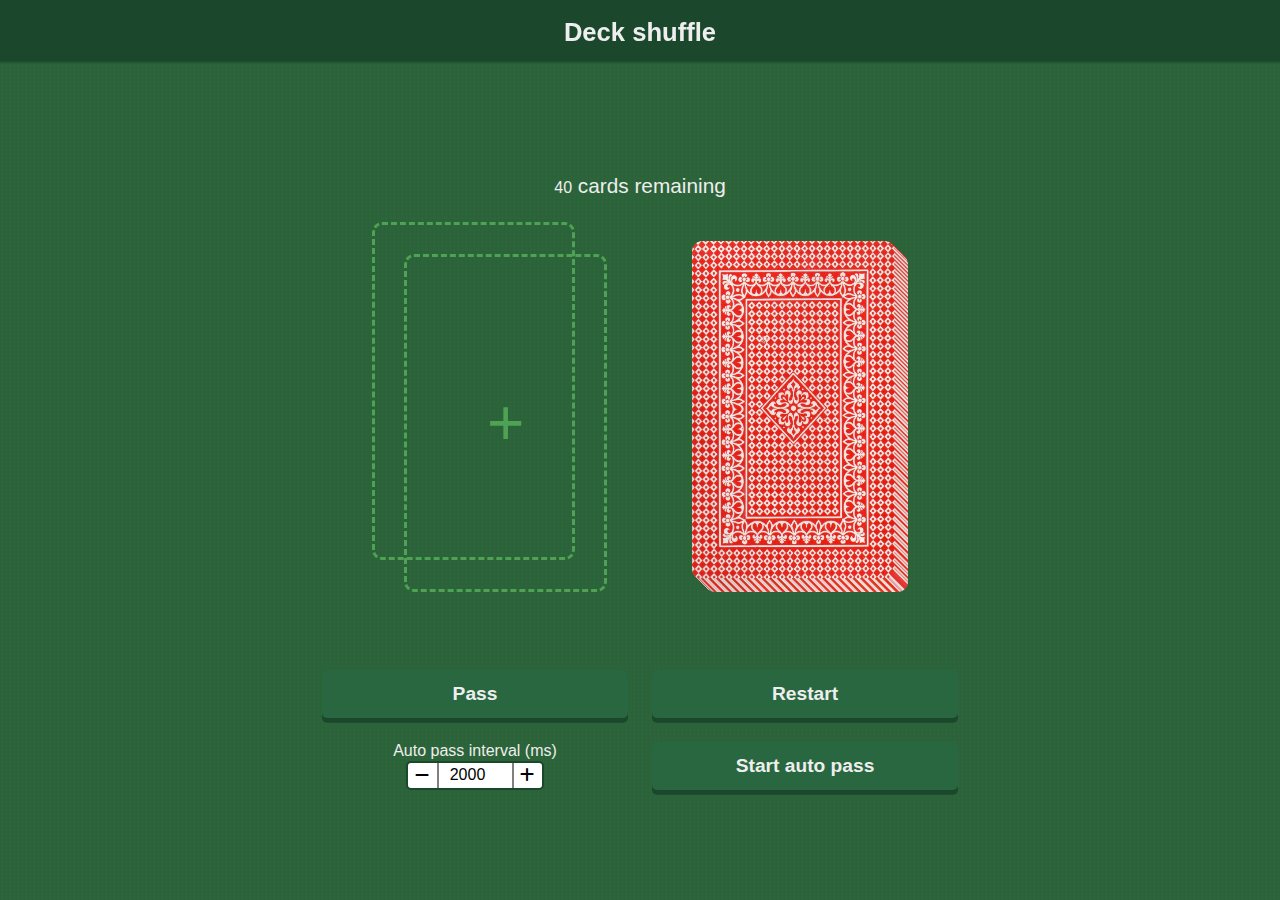
==== index.html @ 4bb10ffa "feat(autopass interval): implemented autopass interval modification with an input" ====
<!DOCTYPE html>
<html lang="en">

<head>
    <meta charset="UTF-8">
    <meta name="viewport"
        content="width=device-width, initial-scale=1.0">
    <title>Deck shuffle</title>
    <link rel="stylesheet" href="styles/index.css">
    <link rel="stylesheet"
        href="https://cdnjs.cloudflare.com/ajax/libs/font-awesome/6.4.0/css/all.min.css" />
</head>

<body class="green-background-pattern">
    <header>
        <h1>Deck shuffle</h1>
    </header>

    <main id="main">
        <section id="deck-section">
            <div id="remaining-cards-counter">
                <span id="remaining-cards-counter-number">40</span>
                cards remaining
            </div>
            <div id="decks-container">
                <div id="showed-cards">
                    <div class="card-container">
                        <img id="previous-card" src=""
                            alt="previous-card">
                    </div>
                    <div class="card-container">
                        <img id="current-card" src=""
                            alt="current-card">
                    </div>
                </div>
                <div id="remaining-deck">
                </div>
            </div>
        </section>

        <section class="buttons-container">
            <button id="pass-button" class="action-button">
                Pass
            </button>
            <button id="restart-button" class="action-button">
                Restart
            </button>
            <div id="auto-pass-interval">
                <label for="auto-pass-interval">Auto pass interval
                    (ms)</label>
                <div class="auto-pass-input-container">
                  <button
                    type="button"
                    class="minus-button transition hover:opacity-75"
                  >
                    <i class="fa-solid fa-minus"></i>
                  </button>
                  <input type="number" id="auto-pass-interval-input"
                    value="2000" step="500" min="2000" max="5000"
                    oninput="this.value = Math.round(this.value / 500) * 500"
                    >
              
                  <button
                    type="button"
                    class="plus-button w-10 h-10 leading-10 text-gray-600 transition hover:opacity-75"
                  >
                  <i class="fa-solid fa-plus"></i>
                  </button>
                </div>
              </div>

            <button id="auto-pass-button" class="action-button">
                Start auto pass
            </button>
        </section>
    </main>
    <script src="./scripts/index.js" type="module"></script>
</body>

</html>
---- styles/index.css ----
* {
  margin: 0;
  padding: 0;
  box-sizing: border-box;
  font-family: "Lucida Sans", "Lucida Sans Regular", "Lucida Grande",
    "Lucida Sans Unicode", Geneva, Verdana, sans-serif;
  font-size: 16px;
}

:root {
  --card-base-width: 135px;
  --card-base-height: 225px;

  --card-scale: 1.2;
  --card-width: calc(var(--card-base-width) * var(--card-scale));
  --card-height: calc(var(--card-base-height) * var(--card-scale));

  --palette-dark-green: #1b472c;
  --palette-green: #286740;
  --palette-light-green: #4ea155;
  --palette-white: #eee;

  --primary-color: var(--palette-green);
  --dark-primary-color: var(--palette-dark-green);
  --light-primary-color: var(--palette-light-green);

  --color-text: var(--palette-white);
  --color-shadow: #1f1f1fa8;
  --color-bg-header: var(--dark-primary-color);
  --color-bg-button: var(--primary-color);
  --color-shadow-buttton: var(--dark-primary-color);
  --color-card-container: var(--light-primary-color);
}

/*==================================SCROLL-BAR=====================================*/
/*#region*/
* {
  scrollbar-width: auto;
  scrollbar-color: var(--light-primary-color) rgb(0, 0, 0, 0);
}

*::-webkit-scrollbar {
  width: 8px;
  height: 8px;
}

*::-webkit-scrollbar-track {
  background: inherit;
}

*::-webkit-scrollbar-thumb {
  background-color: var(--light-primary-color);
  border-radius: 4px;
}
/*#endregion*/

.green-background-pattern {
  background-color: #30633d;
  background-image: linear-gradient(135deg, #276536 25%, transparent 25%),
    linear-gradient(225deg, #276536 25%, transparent 25%),
    linear-gradient(45deg, #276536 25%, transparent 25%),
    linear-gradient(315deg, #276536 25%, #30633d 25%);
  background-position: 4px 0, 4px 0, 0 0, 0 0;
  background-size: 4px 4px;
  background-repeat: repeat;
}

body {
  position: relative;

  min-height: 100dvh;
  width: 100%;
  display: flex;
  flex-direction: column;
  justify-content: center;
  align-items: center;
}

header {
  position: fixed;
  top: 0;
  left: 0;

  width: 100%;
  height: 4rem;

  display: flex;
  justify-content: center;
  align-items: center;
  align-content: center;

  /* Fondo degradado desde el color de shadow a trasparente, con degradado por porcentaje*/
  background: linear-gradient(
    to bottom,
    var(--color-bg-header) 95%,
    transparent 100%
  );
}

header > h1 {
  font-size: 1.6rem;
  font-weight: 700;
  color: var(--color-text);
}

#main {
  margin-top: 4rem;
  min-height: calc(100dvh - 4rem);
  max-width: 700px;
  width: 100%;

  display: flex;
  flex-direction: column;
  justify-content: space-evenly;
  align-items: center;

  padding: 2rem 2rem;
}

.action-button {
  position: relative;
  display: block;

  width: 100%;
  height: 3rem;

  border: none;
  border-radius: 5px;
  background-color: var(--color-bg-button);

  padding: 0.3rem 0.5rem;

  box-shadow: #1b472c 0 0.3rem 0 0;

  color: var(--color-text);
  font-size: 1.2rem;
  font-weight: 700;
  cursor: pointer;

  transition: all 0.1s ease-in-out;
}

.action-button:active {
  transform: translateY(0.3rem);
  box-shadow: var(--color-shadow-buttton) 0 0 0 0;
}

.buttons-container {
  width: 100%;
  display: grid;
  grid-template-columns: 1fr 1fr;
  gap: 1.5rem;
}

#deck-section {
  width: 100%;

  display: flex;
  flex-direction: column;
  justify-content: space-between;
  align-items: center;

  gap: 1.5rem;
}

#remaining-cards-counter {
  width: 100%;

  color: var(--color-text);
  font-size: 1.3rem;
  font-weight: 400;

  text-align: center;
}

#decks-container {
  width: 100%;

  display: flex;
  justify-content: space-evenly;
  align-items: center;
  gap: 1rem;
}

#showed-cards {
  position: relative;
  width: calc(var(--card-width) + 2rem);
  height: calc(var(--card-height) + 2rem);
}

#showed-cards > .card-container:first-child {
  position: absolute;
  top: 0;
  left: 0;
  z-index: 1;
}

#showed-cards > .card-container:nth-child(2) {
  position: absolute;
  top: 2rem;
  left: 2rem;
  z-index: 2;
}

#showed-cards > .card-container:nth-child(2)::before {
  content: "+";
  position: absolute;
  top: 50%;
  left: 50%;
  transform: translate(-50%, -50%);
  font-size: 4rem;
  color: var(--color-card-container);
}

.card-container {
  position: relative;

  width: var(--card-width);
  height: var(--card-height);

  border-radius: 10px;
  border: 3px dashed var(--color-card-container);
}

.card-container > img {
  position: absolute;
  top: 0;
  left: 0;

  width: 100%;
  height: 100%;

  border-radius: 10px;
  object-fit: cover;

  opacity: 0;

  z-index: 5;
}

#remaining-deck {
  position: relative;
  width: calc(var(--card-width) + 2rem);
  height: calc(var(--card-height) + 2rem);
  display: flex;
  justify-content: center;
}

#remaining-deck > img {
  position: absolute;
  bottom: 0;
  right: 0;
  z-index: 1;

  width: var(--card-width);
  height: var(--card-height);

  border-radius: 10px;
}



#auto-pass-interval {
  display: flex;
  flex-direction: column;
  justify-content: space-between;
  align-items: center;

  color: var(--color-text);
}

#auto-pass-interval > .auto-pass-input-container {
    height: 1.8rem;
    display: grid;
    grid-template-columns: 1.8rem 1fr 1.8rem;

    border: 2px solid var(--dark-primary-color);
    border-radius: 5px;
    background-color: white;
}

#auto-pass-interval > .auto-pass-input-container > button {
    height: 100%;
    width: 100%;

    display: flex;
    justify-content: center;
    align-items: center;

    font-size: 0.8rem;

    border: none;
    background: transparent;

    transition: all .5s;
}

#auto-pass-interval > .auto-pass-input-container > button:hover {
    opacity: 0.75;
}

#auto-pass-interval > .auto-pass-input-container > input {
    height: 100%;
    width: 100%;

    border: none;
    border-left: 2px solid grey;
    border-right: 2px solid grey;
    background: transparent;

    text-align: center;
}



/* Mediascreen mobile */
@media screen and (max-width: 500px) {
  :root {
    --card-scale: 1;
  }

  #decks-container {
    flex-wrap: nowrap;
    flex-direction: column;
  }

  #remaining-deck {
    height: calc(var(--card-width) + 2rem);
    transform: rotateZ(90deg) translateY(2rem) translateX(-1rem);
    transform-origin: center;
  }
}

/* Mediascreen desktop */
@media only screen and (min-width: 1024px) {
  :root {
    --card-scale: 1.5;
  }
}
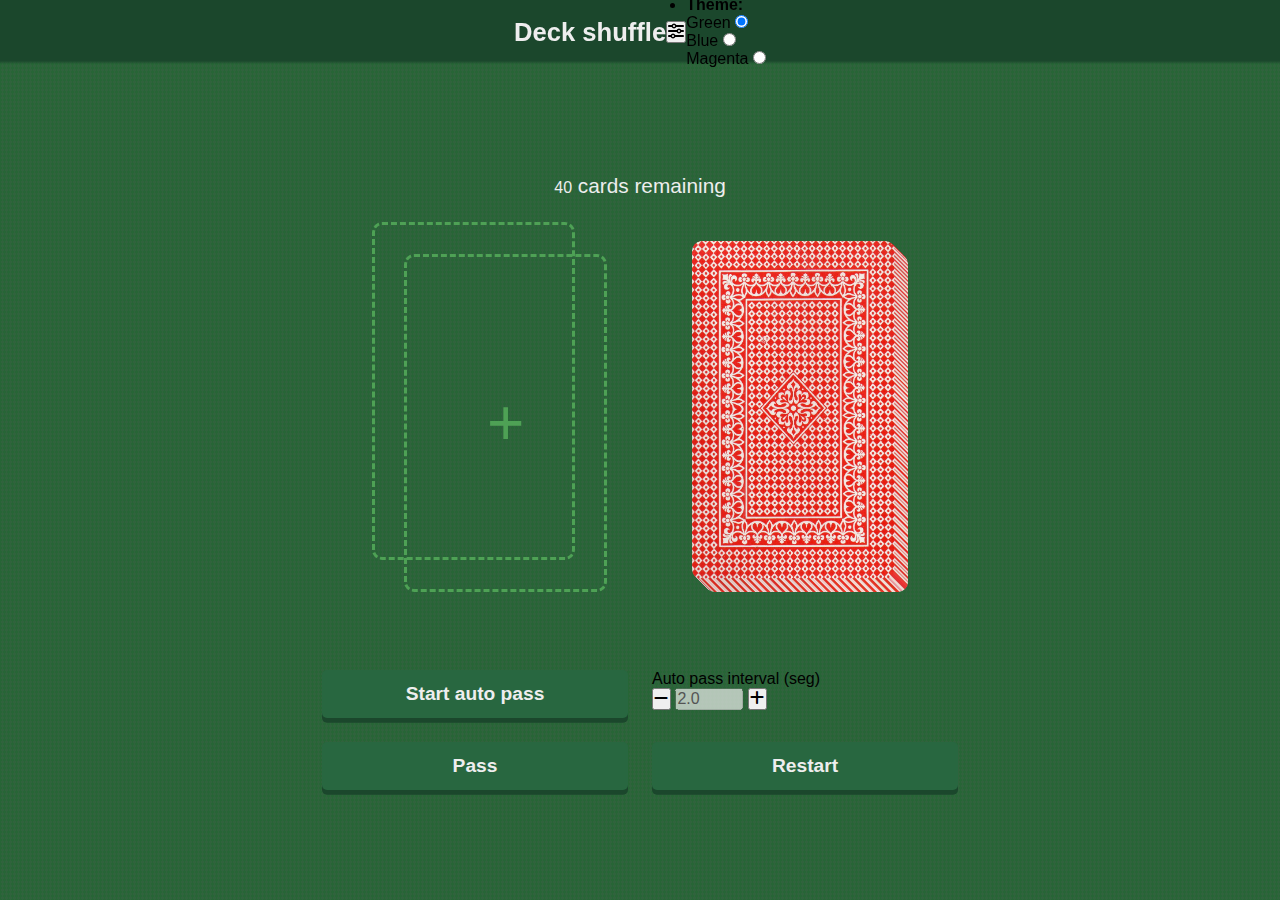
==== commit 54260422: "feat (theme options): created theme menu option to change between colors" ====
--- a/index.html
+++ b/index.html
@@ -14,6 +14,29 @@
 <body class="green-background-pattern">
     <header>
         <h1>Deck shuffle</h1>
+        <button id="menu-button">
+            <i class="fa-solid fa-sliders"></i>
+        </button>
+        <aside id="options-menu">
+            <ul>
+                <li class="menu-option">
+                    <h3>Theme:</h3>
+                    <form id="color-theme-selector">
+                        <div class="color-theme-option">
+                            <label for="color-theme-green">Green</label>
+                            <input id="color-theme-green" type="radio" name="theme" value="green" checked>
+                        </div>
+                        <div class="color-theme-option">
+                            <label for="color-theme-blue">Blue</label>
+                            <input id="color-theme-blue" type="radio" name="theme" value="blue">
+                        </div>
+                        <div class="color-theme-option">
+                            <label for="color-theme-magenta">Magenta</label>
+                            <input id="color-theme-magenta" type="radio" name="theme" value="magenta">
+                    </form>
+                </li>
+            </ul>
+        </aside>
     </header>
 
     <main id="main">
@@ -39,15 +62,12 @@
         </section>
 
         <section class="buttons-container">
-            <button id="pass-button" class="action-button">
-                Pass
+            <button id="auto-pass-button" class="action-button">
+                Start auto pass
             </button>
-            <button id="restart-button" class="action-button">
-                Restart
-            </button>
-            <div id="auto-pass-interval">
-                <label for="auto-pass-interval">Auto pass interval
-                    (ms)</label>
+            <div id="auto-pass-interval-selector">
+                <label for="auto-pass-interval-input">Auto pass interval
+                    (seg)</label>
                 <div class="auto-pass-input-container">
                   <button
                     type="button"
@@ -56,8 +76,9 @@
                     <i class="fa-solid fa-minus"></i>
                   </button>
                   <input type="number" id="auto-pass-interval-input"
-                    value="2000" step="500" min="2000" max="5000"
-                    oninput="this.value = Math.round(this.value / 500) * 500"
+                    value="2.0" step="0.5" min="2.0" max="5.0"
+                    oninput="this.value = Math.round(this.value*10 / 5)/2"
+                    disabled
                     >
               
                   <button
@@ -68,10 +89,16 @@
                   </button>
                 </div>
               </div>
+              <button id="pass-button" class="action-button">
+                Pass
+            </button>
+            <button id="restart-button" class="action-button">
+                Restart
+            </button>
+            
+            
 
-            <button id="auto-pass-button" class="action-button">
-                Start auto pass
-            </button>
+            
         </section>
     </main>
     <script src="./scripts/index.js" type="module"></script>
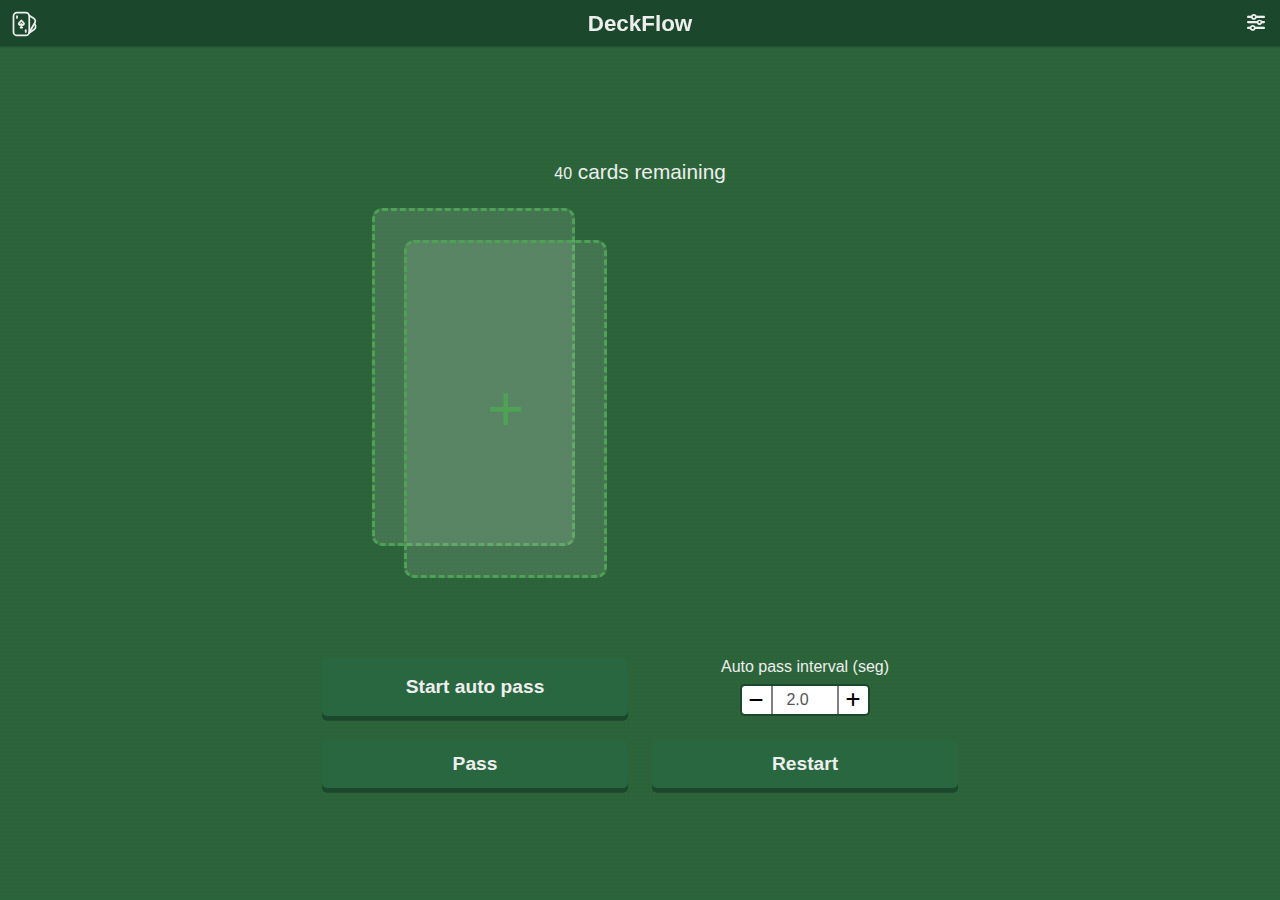
==== commit f1745595: "Relocated index.html file" ====
--- a/index.html
+++ b/index.html
@@ -5,39 +5,81 @@
     <meta charset="UTF-8">
     <meta name="viewport"
         content="width=device-width, initial-scale=1.0">
-    <title>Deck shuffle</title>
-    <link rel="stylesheet" href="styles/index.css">
+    <title>DeckFlow</title>
+    <link rel="icon" href="./src/assets/cards-icon.svg">
+    <link rel="stylesheet" href="./src/styles/index.css">
     <link rel="stylesheet"
         href="https://cdnjs.cloudflare.com/ajax/libs/font-awesome/6.4.0/css/all.min.css" />
 </head>
 
 <body class="green-background-pattern">
     <header>
-        <h1>Deck shuffle</h1>
+        <button id="previous-cards-button">
+            <img src="./src/assets/cards-icon.svg" alt="cards icon">
+        </button>
+        <h1>DeckFlow</h1>
         <button id="menu-button">
             <i class="fa-solid fa-sliders"></i>
         </button>
-        <aside id="options-menu">
-            <ul>
-                <li class="menu-option">
-                    <h3>Theme:</h3>
-                    <form id="color-theme-selector">
-                        <div class="color-theme-option">
-                            <label for="color-theme-green">Green</label>
-                            <input id="color-theme-green" type="radio" name="theme" value="green" checked>
-                        </div>
-                        <div class="color-theme-option">
-                            <label for="color-theme-blue">Blue</label>
-                            <input id="color-theme-blue" type="radio" name="theme" value="blue">
-                        </div>
-                        <div class="color-theme-option">
-                            <label for="color-theme-magenta">Magenta</label>
-                            <input id="color-theme-magenta" type="radio" name="theme" value="magenta">
-                    </form>
-                </li>
-            </ul>
-        </aside>
+
     </header>
+    <aside id="previous-cards-aside">
+        <h2>Previous cards showed</h2>
+        <ul id="previous-cards-list">
+        </ul>
+    </aside>
+    <aside id="options-menu">
+        <ul>
+            <li class="menu-option">
+                <h3>Language: </h3>
+                <select id="language-selector" class="selector-input">
+                    <option value="es" selected>Español</option>
+                    <option value="en">English</option>
+                </select>
+            </li>
+            <li class="menu-option">
+                <h3>Deck type: </h3>
+                <select id="deck-selector" class="selector-input">
+                    <option value="spanish" selected>Spanish</option>
+                    <option value="poker40">Poker 40 cards</option>
+                    <option value="poker52">Poker 52 cards</option>
+                    <option value="poker40joker">Poker 40 cards with
+                        jokers</option>
+                    <option value="poker52joker">Poker 52 cards with
+                        jokers</option>
+                </select>
+            </li>
+            <li class="menu-option">
+                <h3>Theme:</h3>
+                <form id="color-theme-selector">
+                    <div class="color-theme-option">
+                        <label for="color-theme-green">Green</label>
+                        <input id="color-theme-green" type="radio"
+                            name="theme" value="green" checked>
+                    </div>
+                    <div class="color-theme-option">
+                        <label for="color-theme-blue">Blue</label>
+                        <input id="color-theme-blue" type="radio"
+                            name="theme" value="blue">
+                    </div>
+                    <div class="color-theme-option">
+                        <label
+                            for="color-theme-magenta">Magenta</label>
+                        <input id="color-theme-magenta" type="radio"
+                            name="theme" value="magenta">
+                </form>
+            </li>
+            <li class="menu-option">
+                <h3>Voice speech:</h3>
+                <div id="voice-speech-input-container">
+                    <label>Disabled</label>
+                    <input type="checkbox" id="voice-speech-input"
+                        class="rounded-slider-checkbox">
+                    <label>Enabled</label>
+                </div>
+            </li>
+        </ul>
+    </aside>
 
     <main id="main">
         <section id="deck-section">
@@ -66,42 +108,34 @@
                 Start auto pass
             </button>
             <div id="auto-pass-interval-selector">
-                <label for="auto-pass-interval-input">Auto pass interval
+                <label for="auto-pass-interval-input">Auto pass
+                    interval
                     (seg)</label>
                 <div class="auto-pass-input-container">
-                  <button
-                    type="button"
-                    class="minus-button transition hover:opacity-75"
-                  >
-                    <i class="fa-solid fa-minus"></i>
-                  </button>
-                  <input type="number" id="auto-pass-interval-input"
-                    value="2.0" step="0.5" min="2.0" max="5.0"
-                    oninput="this.value = Math.round(this.value*10 / 5)/2"
-                    disabled
-                    >
-              
-                  <button
-                    type="button"
-                    class="plus-button w-10 h-10 leading-10 text-gray-600 transition hover:opacity-75"
-                  >
-                  <i class="fa-solid fa-plus"></i>
-                  </button>
+                    <button type="button"
+                        class="minus-button transition hover:opacity-75">
+                        <i class="fa-solid fa-minus"></i>
+                    </button>
+                    <input type="number" id="auto-pass-interval-input"
+                        value="2.0" step="0.5" min="2.0" max="5.0"
+                        oninput="this.value = Math.round(this.value*10 / 5)/2"
+                        disabled>
+
+                    <button type="button"
+                        class="plus-button w-10 h-10 leading-10 text-gray-600 transition hover:opacity-75">
+                        <i class="fa-solid fa-plus"></i>
+                    </button>
                 </div>
-              </div>
-              <button id="pass-button" class="action-button">
+            </div>
+            <button id="pass-button" class="action-button">
                 Pass
             </button>
             <button id="restart-button" class="action-button">
                 Restart
             </button>
-            
-            
-
-            
         </section>
     </main>
-    <script src="./scripts/index.js" type="module"></script>
+    <script src="./src/scripts/index.js" type="module"></script>
 </body>
 
 </html>--- a/src/styles/index.css
+++ b/src/styles/index.css
@@ -0,0 +1,682 @@
+* {
+  margin: 0;
+  padding: 0;
+  box-sizing: border-box;
+  font-family: "Lucida Sans", "Lucida Sans Regular", "Lucida Grande",
+    "Lucida Sans Unicode", Geneva, Verdana, sans-serif;
+  font-size: 16px;
+}
+
+:root {
+  --card-base-width: 135px;
+  --card-base-height: 225px;
+  --header-height: 3rem;
+
+  --card-scale: 1.2;
+  --card-width: calc(var(--card-base-width) * var(--card-scale));
+  --card-height: calc(var(--card-base-height) * var(--card-scale));
+
+  --palette-dark-green: #1b472c;
+  --palette-green: #286740;
+  --palette-light-green: #4ea155;
+  --palette-dark-blue: #1e365a;
+  --palette-blue: #2b65a8;
+  --palette-light-blue: #5481d6;
+  --palette-dark-magenta: #66213d;
+  --palette-magenta: #a62f5c;
+  --palette-light-magenta: #de3375;
+
+  --palette-white: #eee;
+  --palette-white-transparency: #eeeeee20;
+
+  --primary-color: var(--palette-green);
+  --dark-primary-color: var(--palette-dark-green);
+  --light-primary-color: var(--palette-light-green);
+
+  --color-text: var(--palette-white);
+  --color-shadow: #1f1f1fa8;
+  --color-bg-header: var(--dark-primary-color);
+  --color-bg-button: var(--primary-color);
+  --color-shadow-buttton: var(--dark-primary-color);
+  --color-card-container: var(--light-primary-color);
+}
+
+body {
+  position: relative;
+
+  min-height: 100dvh;
+  width: 100%;
+  display: flex;
+  flex-direction: column;
+  justify-content: center;
+  align-items: center;
+
+  overflow-x: hidden;
+}
+
+aside {
+  position: fixed;
+  top: var(--header-height);
+  width: 19rem;
+  height: calc(100dvh - var(--header-height));
+
+  padding: 1.5rem;
+
+  display: flex;
+  flex-direction: column;
+  align-items: center;
+  gap: 1.5rem;
+
+  background-color: antiquewhite;
+
+  transition: all 0.5s ease-in-out;
+}
+
+/*================================ GENERAL CLASSES =================================*/
+/*#region*/
+:focus {
+  outline: 2px solid var(--light-primary-color);
+  outline-offset: 2px;
+}
+
+.action-button {
+  position: relative;
+  display: block;
+
+  width: 100%;
+  min-height: 3rem;
+
+  border: none;
+  border-radius: 5px;
+  background-color: var(--color-bg-button);
+
+  padding: 0.8rem 1.5rem;
+
+  box-shadow: var(--dark-primary-color) 0 0.3rem 0 0;
+
+  color: var(--color-text);
+  font-size: 1.2rem;
+  font-weight: 700;
+  cursor: pointer;
+
+  transition: all 0.1s ease-in-out;
+}
+
+.action-button:active {
+  background-color: var(--palette-white);
+  color: var(--color-bg-button);
+  transform: translateY(0.3rem);
+  box-shadow: var(--color-shadow-buttton) 0 0 0 0;
+}
+
+.action-button.active {
+  background-color: var(--palette-white);
+  color: var(--color-bg-button);
+  transform: translateY(0.3rem);
+  box-shadow: var(--color-shadow-buttton) 0 0 0 0;
+}
+
+.rounded-slider-checkbox {
+  appearance: none;
+  position: relative;
+  width: 2.5rem;
+  min-width: 2.5rem;
+  height: 1.25rem;
+  background-color: transparent;
+  text-decoration: none;
+  border-radius: 1rem;
+  outline: 2px solid var(--dark-primary-color);
+  outline-offset: 2px;
+  cursor: pointer;
+  transition: all 0.3s;
+}
+
+.rounded-slider-checkbox::before {
+  content: "";
+  position: absolute;
+  width: 1.25rem;
+  height: 1.25rem;
+  background-color: var(--primary-color);
+  border-radius: 50%;
+  top: 0;
+  left: 0;
+  transition: 0.2s;
+}
+
+.rounded-slider-checkbox:checked {
+  background-color: var(--light-primary-color);
+}
+
+.rounded-slider-checkbox:checked::before {
+  left: 1.25rem;
+  /* background-color: yellow; */
+}
+
+.rounded-slider-checkbox:hover {
+  outline: 2px solid var(--light-primary-color);
+  outline-offset: 2px;
+}
+/*#endregion*/
+
+/*================================== SCROLL-BAR ====================================*/
+/*#region*/
+* {
+  scrollbar-width: auto;
+  scrollbar-color: var(--light-primary-color) rgb(0, 0, 0, 0);
+}
+
+*::-webkit-scrollbar {
+  width: 8px;
+  height: 8px;
+}
+
+*::-webkit-scrollbar-track {
+  background: inherit;
+}
+
+*::-webkit-scrollbar-thumb {
+  background-color: var(--light-primary-color);
+  border-radius: 4px;
+}
+/*#endregion*/
+
+/*============================== BACKGROUND PATTERNS ===============================*/
+/*#region*/
+.green-background-pattern {
+  background-color: #30633d;
+  background-image: linear-gradient(135deg, #276536 25%, transparent 25%),
+    linear-gradient(225deg, #276536 25%, transparent 25%),
+    linear-gradient(45deg, #276536 25%, transparent 25%),
+    linear-gradient(315deg, #276536 25%, #30633d 25%);
+  background-position: 4px 0, 4px 0, 0 0, 0 0;
+  background-size: 4px 4px;
+  background-repeat: repeat;
+}
+
+.blue-background-pattern {
+  background-color: #2e538a;
+  background-image: linear-gradient(
+      135deg,
+      rgb(48, 84, 139) 25%,
+      transparent 25%
+    ),
+    linear-gradient(225deg, rgb(48, 84, 139) 25%, transparent 25%),
+    linear-gradient(45deg, rgb(48, 84, 139) 25%, transparent 25%),
+    linear-gradient(315deg, rgb(48, 84, 139) 25%, #2e538a 25%);
+  background-position: 4px 0, 4px 0, 0 0, 0 0;
+  background-size: 4px 4px;
+  background-repeat: repeat;
+}
+
+.magenta-background-pattern {
+  background-color: #86254c;
+  background-image: linear-gradient(135deg, #88274e 25%, transparent 25%),
+    linear-gradient(225deg, #8a274e 25%, transparent 25%),
+    linear-gradient(45deg, #88274e 25%, transparent 25%),
+    linear-gradient(315deg, #88274e 25%, #86254c 25%);
+  background-position: 4px 0, 4px 0, 0 0, 0 0;
+  background-size: 4px 4px;
+  background-repeat: repeat;
+}
+/*#endregion*/
+
+/*============================== PREVIOUS CARDS MENU ===============================*/
+/*#region*/
+#previous-cards-aside {
+  left: 0;
+  transform: translateX(-100%);
+  z-index: 25;
+}
+
+#previous-cards-aside.opened {
+  transform: translateX(0);
+}
+
+#previous-cards-list {
+  width: 100%;
+  display: flex;
+  flex-wrap: wrap;
+  justify-content: space-evenly;
+  align-items: center;
+  gap: 1rem;
+
+  max-height: 100%;
+  overflow-y: scroll;
+}
+
+.small-previous-card {
+  width: calc(var(--card-base-width) / 2);
+  height: calc(var(--card-base-height) / 2);
+  border-radius: 5px;
+}
+
+/*#endregion*/
+
+/*================================== OPTIONS MENU ==================================*/
+/*#region*/
+#options-menu {
+  right: 0;
+  transform: translateX(100%);
+  z-index: 30;
+}
+
+#options-menu.opened {
+  transform: translateX(0);
+}
+
+#options-menu > ul {
+  list-style: none;
+  width: 100%;
+
+  display: flex;
+  flex-direction: column;
+  justify-content: space-evenly;
+  align-items: center;
+  gap: 0.7rem;
+}
+
+.menu-option {
+  width: 100%;
+  display: flex;
+  flex-direction: column;
+  align-items: center;
+  gap: 0.5rem;
+
+  border-bottom: 2px solid lightgray;
+  padding-bottom: 0.7rem;
+}
+
+.menu-option > h3 {
+  width: 100%;
+  font-size: 1.1rem;
+  font-weight: 500;
+}
+
+#color-theme-selector {
+  width: 100%;
+  display: grid;
+  grid-template-columns: 1fr 1fr 1fr;
+  gap: 1rem;
+  place-items: center;
+}
+
+.color-theme-option {
+  position: relative;
+  width: 100%;
+  display: flex;
+  flex-direction: column;
+  align-items: center;
+  gap: 0.3rem;
+}
+
+.color-theme-option > label {
+  position: absolute;
+  top: 50%;
+  left: 50%;
+  transform: translate(-50%, -50%);
+
+  color: var(--color-text);
+  font-size: 0.8rem;
+  font-weight: 600;
+}
+
+.color-theme-option > input {
+  appearance: none;
+  width: 100%;
+  height: 2rem;
+  border: 3px solid var(--palette-white);
+  border-radius: 5px;
+}
+
+.color-theme-option > input:hover {
+  outline: 2px solid var(--light-primary-color);
+  outline-offset: 2px;
+}
+
+.color-theme-option > input:checked {
+  outline: 2px solid var(--primary-color);
+  outline-offset: 2px;
+}
+
+#color-theme-green {
+  background: linear-gradient(
+    to right,
+    var(--palette-dark-green) 0%,
+    var(--palette-green) 50%,
+    var(--palette-light-green) 100%
+  );
+}
+
+#color-theme-blue {
+  background: linear-gradient(
+    to right,
+    var(--palette-dark-blue) 0%,
+    var(--palette-blue) 50%,
+    var(--palette-light-blue) 100%
+  );
+}
+
+#color-theme-magenta {
+  background: linear-gradient(
+    to right,
+    var(--palette-dark-magenta) 0%,
+    var(--palette-magenta) 50%,
+    var(--palette-light-magenta) 100%
+  );
+}
+
+#voice-speech-input-container {
+  display: flex;
+  align-items: center;
+  gap: 0.5rem;
+}
+
+.selector-input {
+  border-radius: 0.5rem;
+  border: 2px solid var(--dark-primary-color);
+  background-color: var(--primary-color);
+
+  color: var(--color-text);
+  padding: 0.2rem 0.4rem;
+}
+/*#endregion*/
+
+/*==================================== HEADER ======================================*/
+/*#region*/
+header {
+  position: fixed;
+  top: 0;
+  left: 0;
+
+  width: 100%;
+  height: var(--header-height);
+
+  display: grid;
+  grid-template-columns: var(--header-height) 1fr var(--header-height);
+  place-items: center;
+
+  background: linear-gradient(
+    to bottom,
+    var(--color-bg-header) 95%,
+    transparent 100%
+  );
+
+  z-index: 20;
+}
+
+header > h1 {
+  margin: 0;
+  font-size: 1.4rem;
+  font-weight: 700;
+  color: var(--color-text);
+}
+
+header > button {
+  height: 60%;
+  aspect-ratio: 1;
+
+  border: none;
+  color: var(--palette-white);
+  background-color: transparent;
+
+  cursor: pointer;
+}
+
+header > button > i {
+  font-size: 1.1rem;
+  font-weight: 300;
+}
+
+/*#endregion*/
+
+/*====================================== MAIN ======================================*/
+/*#region*/
+#main {
+  margin-top: var(--header-height);
+  min-height: calc(100dvh - var(--header-height));
+  max-width: 700px;
+  width: 100%;
+
+  display: flex;
+  flex-direction: column;
+  justify-content: space-evenly;
+  align-items: center;
+
+  padding: 2rem 2rem;
+}
+
+/*_________________________________ DECKS __________________________________*/
+/*#region*/
+#deck-section {
+  width: 100%;
+
+  display: flex;
+  flex-direction: column;
+  justify-content: space-between;
+  align-items: center;
+
+  gap: 1.5rem;
+}
+
+#remaining-cards-counter {
+  width: 100%;
+
+  color: var(--color-text);
+  font-size: 1.3rem;
+  font-weight: 400;
+
+  text-align: center;
+}
+
+#decks-container {
+  width: 100%;
+
+  display: flex;
+  justify-content: space-evenly;
+  align-items: center;
+  gap: 1rem;
+}
+
+#showed-cards {
+  position: relative;
+  width: calc(var(--card-width) + 2rem);
+  height: calc(var(--card-height) + 2rem);
+}
+
+#showed-cards > .card-container:first-child {
+  position: absolute;
+  top: 0;
+  left: 0;
+  z-index: 1;
+}
+
+#showed-cards > .card-container:nth-child(2) {
+  position: absolute;
+  top: 2rem;
+  left: 2rem;
+  z-index: 2;
+}
+
+#showed-cards > .card-container:nth-child(2)::before {
+  content: "+";
+  position: absolute;
+  top: 50%;
+  left: 50%;
+  transform: translate(-50%, -50%);
+  font-size: 4rem;
+  color: var(--color-card-container);
+}
+
+.card-container {
+  position: relative;
+
+  width: var(--card-width);
+  height: var(--card-height);
+
+  border-radius: 10px;
+  border: 3px dashed var(--color-card-container);
+  background-color: var(--palette-white-transparency);
+}
+
+.card-container > img {
+  position: absolute;
+  top: 0;
+  left: 0;
+
+  width: 100%;
+  height: 100%;
+
+  border-radius: 10px;
+  object-fit: contain;
+
+  opacity: 0;
+
+  z-index: 5;
+}
+
+#remaining-deck {
+  position: relative;
+  width: calc(var(--card-width) + 2rem);
+  height: calc(var(--card-height) + 2rem);
+  display: flex;
+  justify-content: center;
+}
+
+#remaining-deck > img {
+  position: absolute;
+  bottom: 0;
+  right: 0;
+  z-index: 1;
+
+  width: var(--card-width);
+  height: var(--card-height);
+
+  border-radius: 10px;
+}
+
+/*#endregion*/
+
+/*_________________________________ BUTTONS __________________________________*/
+/*#region*/
+.buttons-container {
+  width: 100%;
+  display: grid;
+  grid-template-columns: 1fr 1fr;
+  gap: 1.5rem;
+}
+
+#auto-pass-interval-selector {
+  display: flex;
+  flex-direction: column;
+  justify-content: center;
+  align-items: center;
+  gap: 0.5rem;
+
+  color: var(--color-text);
+}
+
+.auto-pass-input-container {
+  height: 2rem;
+  display: grid;
+  grid-template-columns: 1.8rem 1fr 1.8rem;
+
+  border: 2px solid var(--dark-primary-color);
+  border-radius: 5px;
+  background-color: white;
+}
+
+.auto-pass-input-container > button {
+  height: 100%;
+  width: 100%;
+
+  display: flex;
+  justify-content: center;
+  align-items: center;
+
+  font-size: 0.8rem;
+
+  border: none;
+  background: transparent;
+
+  transition: all 0.5s;
+}
+
+.auto-pass-input-container > button:hover {
+  opacity: 0.75;
+}
+
+.auto-pass-input-container > input {
+  height: 100%;
+  width: 100%;
+
+  border: none;
+  border-left: 2px solid grey;
+  border-right: 2px solid grey;
+  background: transparent;
+
+  text-align: center;
+}
+/*#endregion*/
+
+/*#endregion*/
+
+/*================================== MEDIA QUERIES =================================*/
+/*#region*/
+@media screen and (max-width: 500px) {
+  :root {
+    --card-scale: 1;
+  }
+
+  #decks-container {
+    flex-wrap: nowrap;
+    flex-direction: column;
+  }
+
+  #remaining-deck {
+    height: calc(var(--card-width) + 2rem);
+    transform: rotateZ(90deg) translateY(2rem) translateX(-1rem);
+    transform-origin: center;
+  }
+
+  .action-button {
+    font-size: 1rem;
+    padding: 0.5rem 1rem;
+  }
+}
+
+@media screen and (max-width: 300px) {
+  :root {
+    --card-scale: 0.8;
+  }
+
+  header > h1 {
+    font-size: 1.1rem;
+  }
+
+  aside {
+    width: 15rem;
+  }
+
+  .selector-input {
+    font-size: 0.8rem;
+  }
+
+  #color-theme-selector {
+    grid-template-columns: 1fr 1fr;
+  }
+
+  .buttons-container {
+    display: flex;
+    flex-direction: column;
+    align-items: center;
+  }
+}
+
+/* Mediascreen desktop */
+@media only screen and (min-width: 1024px) {
+  :root {
+    --card-scale: 1.5;
+  }
+}
+
+/*#endregion*/
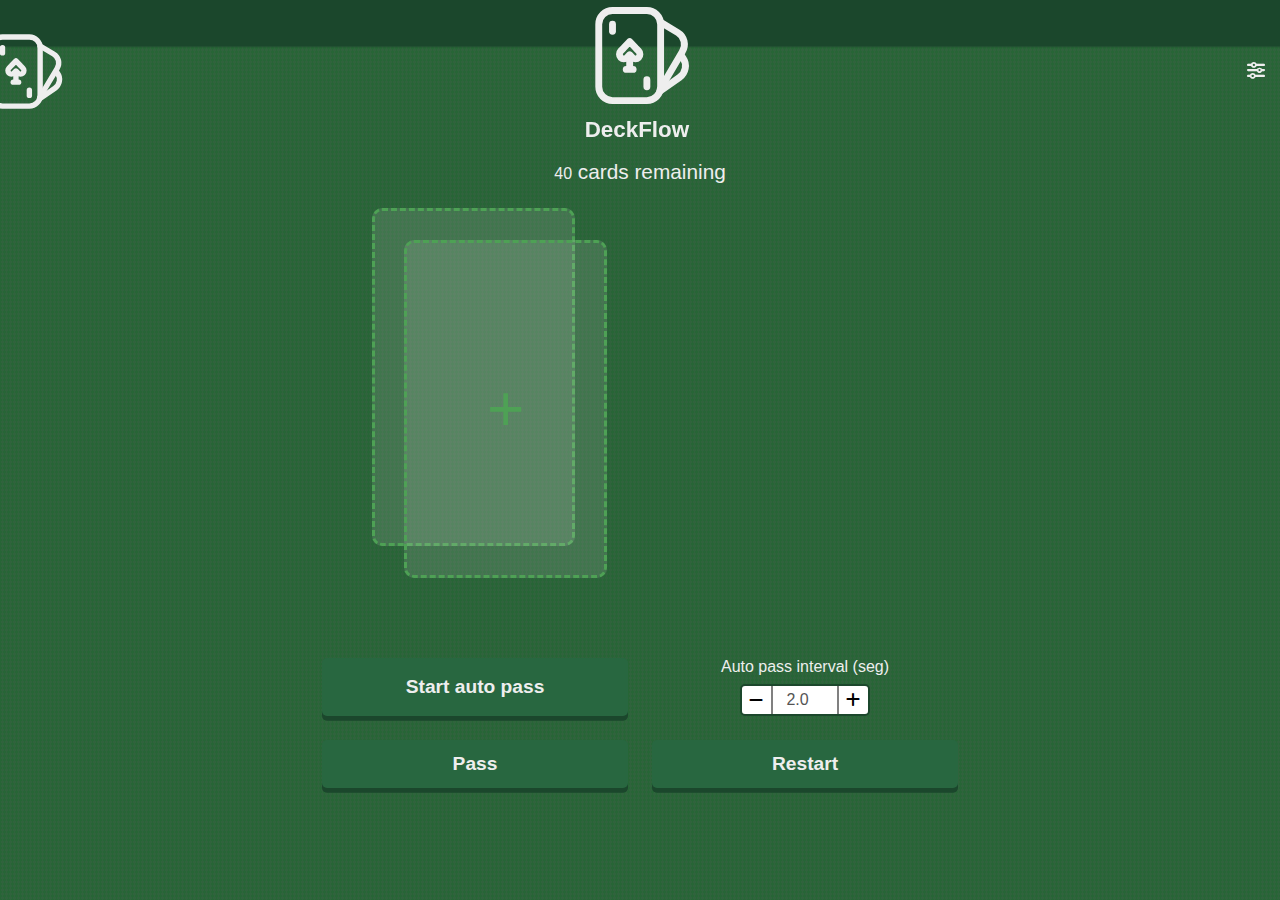
==== commit 2678d415: "feat(app logo): changed app logo with colored background" ====
--- a/index.html
+++ b/index.html
@@ -6,8 +6,8 @@
     <meta name="viewport"
         content="width=device-width, initial-scale=1.0">
     <title>DeckFlow</title>
-    <link rel="icon" href="./src/assets/cards-icon.svg">
-    <link rel="stylesheet" href="./src/styles/index.css">
+    <link rel="icon" id="page-logo" href="src/assets/green-cards-icon.svg">
+    <link rel="stylesheet" href="src/styles/index.css">
     <link rel="stylesheet"
         href="https://cdnjs.cloudflare.com/ajax/libs/font-awesome/6.4.0/css/all.min.css" />
 </head>
@@ -17,7 +17,10 @@
         <button id="previous-cards-button">
             <img src="./src/assets/cards-icon.svg" alt="cards icon">
         </button>
-        <h1>DeckFlow</h1>
+        <h1 id="app-title">
+            <img src="src/assets/cards-icon.svg" alt="DeckFlow logo">
+            DeckFlow
+        </h1>
         <button id="menu-button">
             <i class="fa-solid fa-sliders"></i>
         </button>
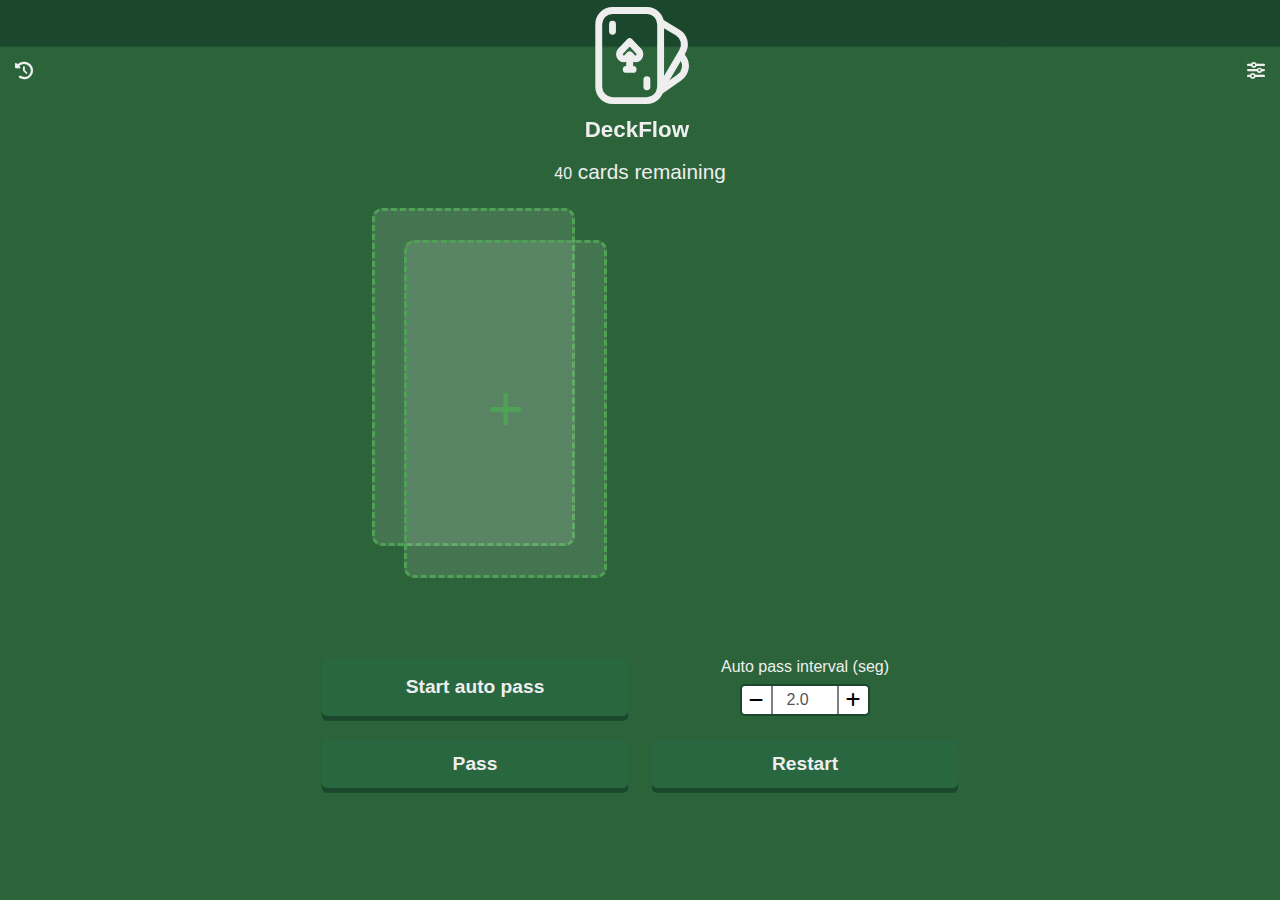
==== commit fddb17dc: "fix(historial button icon): changed historial icon to a better one" ====
--- a/index.html
+++ b/index.html
@@ -15,7 +15,7 @@
 <body class="green-background-pattern">
     <header>
         <button id="previous-cards-button">
-            <img src="./src/assets/cards-icon.svg" alt="cards icon">
+            <i class="fa-solid fa-clock-rotate-left"></i>
         </button>
         <h1 id="app-title">
             <img src="src/assets/cards-icon.svg" alt="DeckFlow logo">
